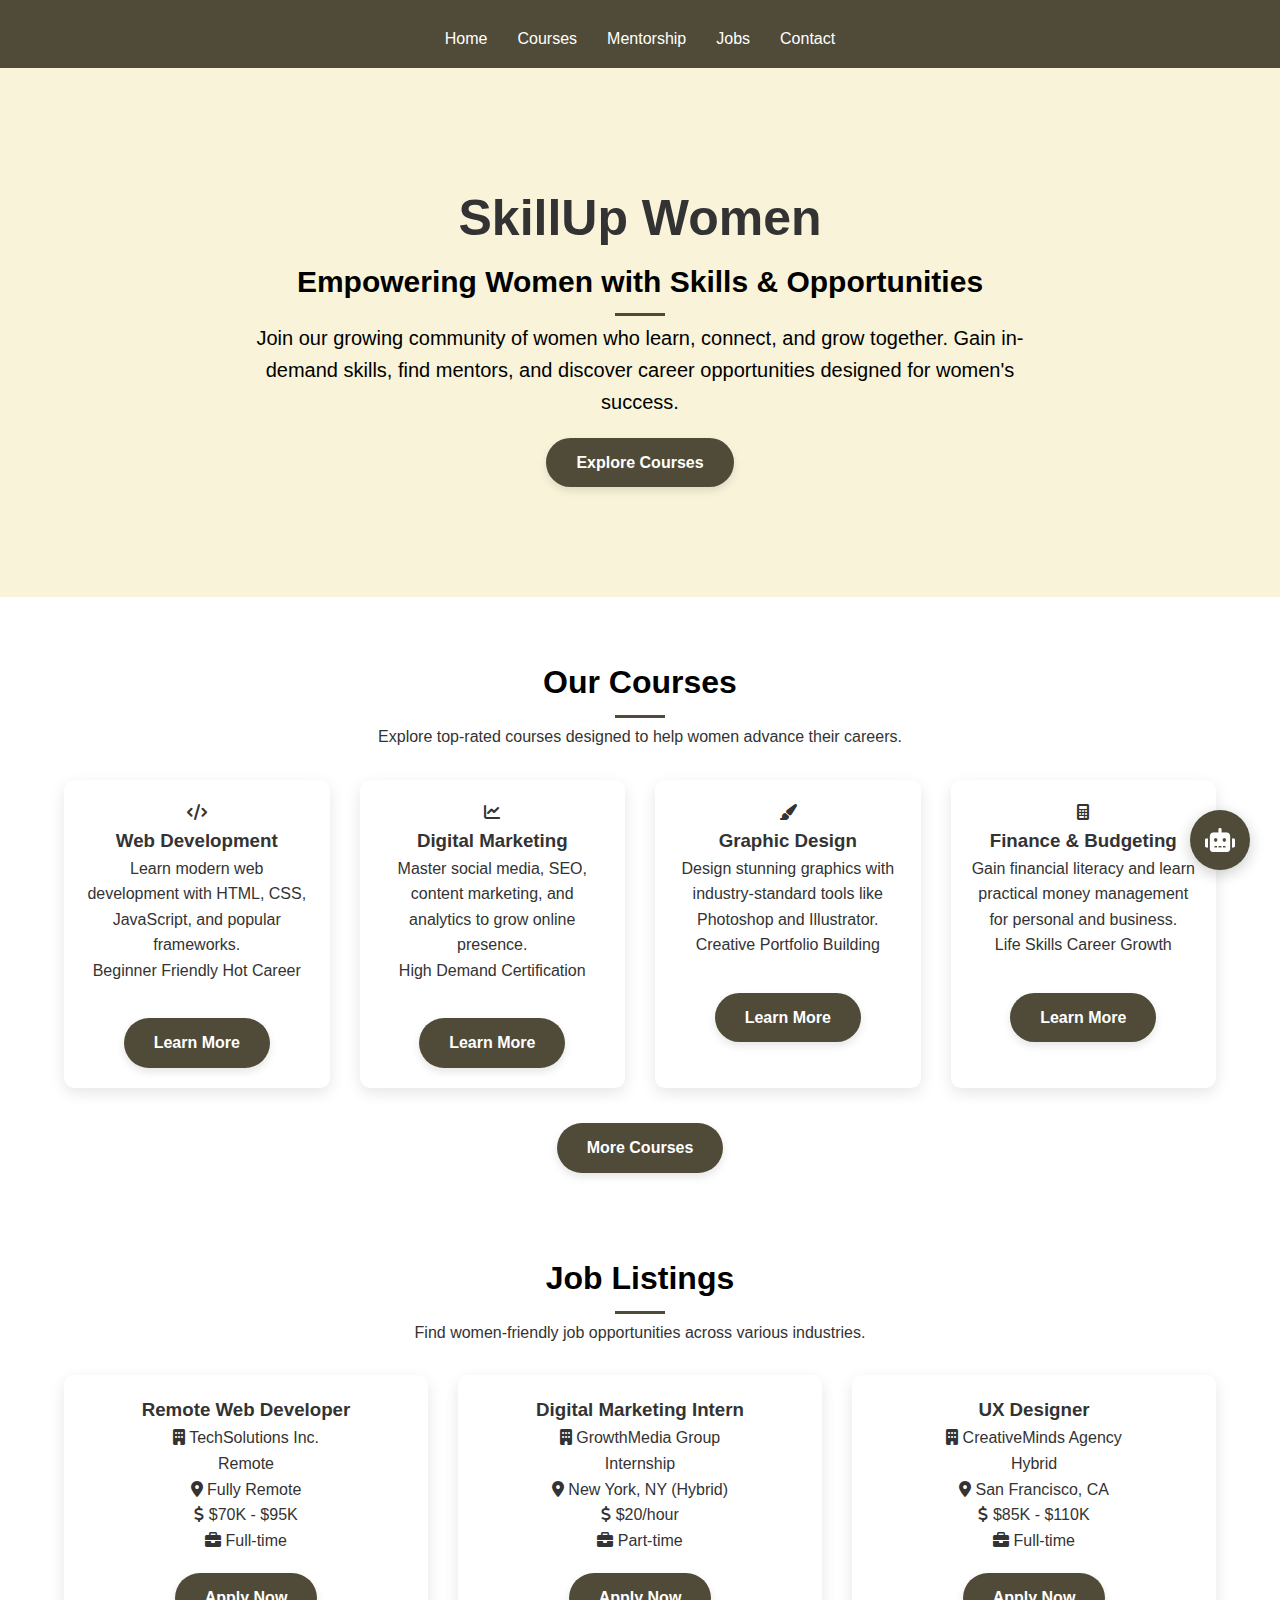
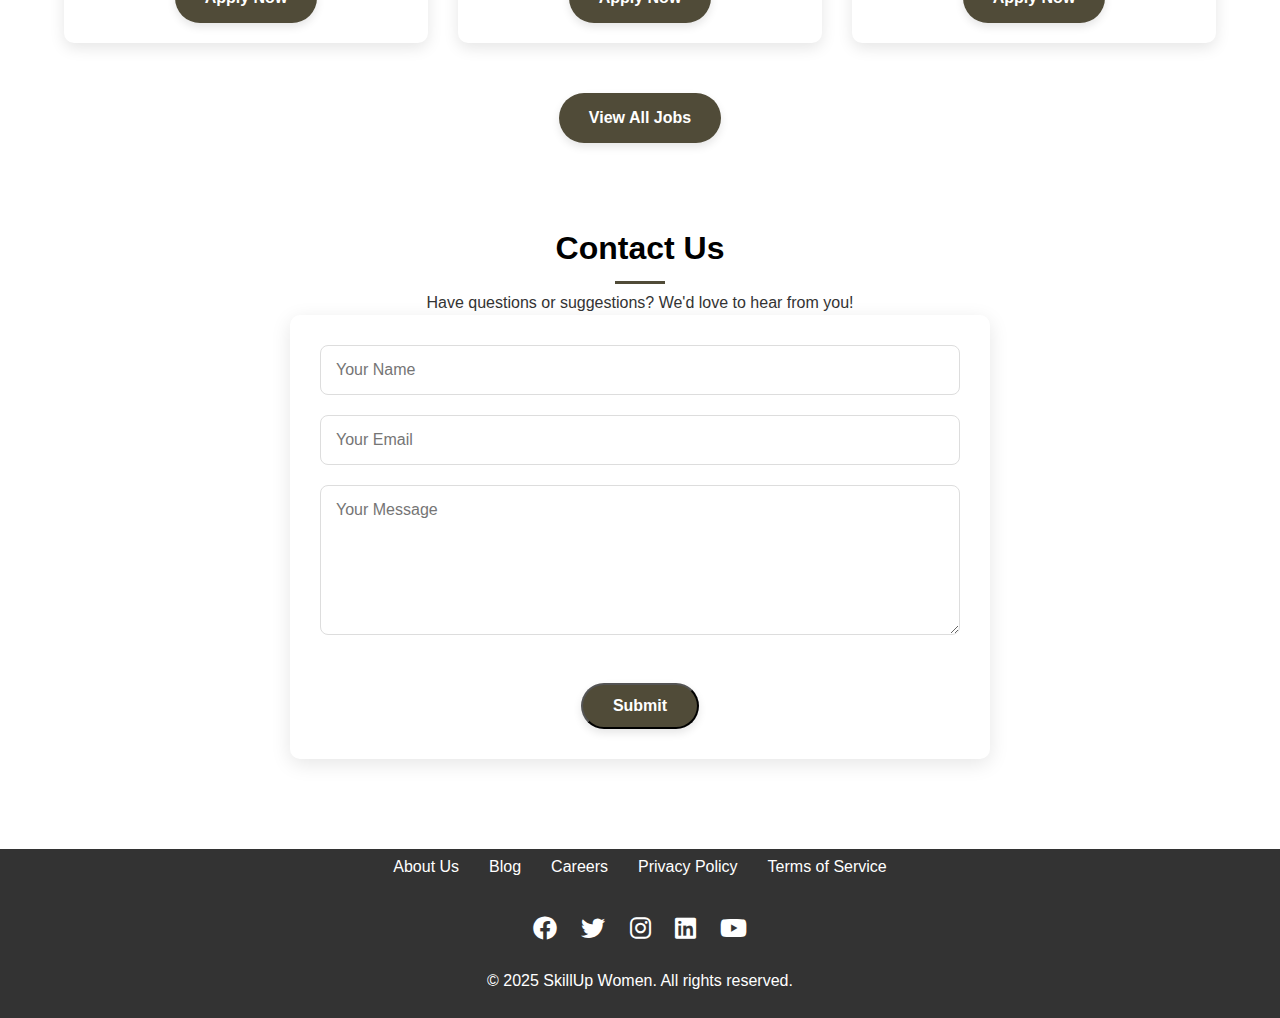
==== index.html @ f49f7564 "first push" ====
<!DOCTYPE html>
<html lang="en">
<head>
    <meta charset="UTF-8">
    <meta name="viewport" content="width=device-width, initial-scale=1.0">
    <title>SkillUp Women - Empowering Women in Tech & Business</title>
    <link rel="stylesheet" href="style.css">
    <link href="https://cdnjs.cloudflare.com/ajax/libs/font-awesome/6.0.0-beta3/css/all.min.css" rel="stylesheet">
</head>
<body>
    <header>
        <nav>
            <a href="#home">Home</a>
            <a href="#courses">Courses</a>
            <a href="#mentorship">Mentorship</a>
            <a href="#jobs">Jobs</a>
            <a href="#contact">Contact</a>
        </nav>
    </header>
    
    <section id="home" class="hero">
        <div class="container" id="hero">
            <h1>SkillUp Women</h1>
            <h2>Empowering Women with Skills & Opportunities</h2>
            <p>Join our growing community of women who learn, connect, and grow together. Gain in-demand skills, find mentors, and discover career opportunities designed for women's success.</p>
            <a href="#courses" class="btn">Explore Courses</a>
        </div>
    </section>
    
    
    <section id="courses">
        <div class="container">
            <h2>Our Courses</h2>
            <p>Explore top-rated courses designed to help women advance their careers.</p>
            
            <div class="courses-list">
                <div class="course-card fade-in">
                    <div class="course-img">
                        <i class="fas fa-code"></i>
                    </div>
                    <div class="course-content">
                        <h3>Web Development</h3>
                        <p>Learn modern web development with HTML, CSS, JavaScript, and popular frameworks.</p>
                        <div>
                            <span class="badge">Beginner Friendly</span>
                            <span class="badge">Hot Career</span>
                        </div>
                        <div style="margin-top: 15px;">
                            <a href="mentor1.html" class="btn">Learn More</a>
                        </div>
                    </div>
                </div>
                
                <div class="course-card fade-in">
                    <div class="course-img">
                        <i class="fas fa-chart-line"></i>
                    </div>
                    <div class="course-content">
                        <h3>Digital Marketing</h3>
                        <p>Master social media, SEO, content marketing, and analytics to grow online presence.</p>
                        <div>
                            <span class="badge">High Demand</span>
                            <span class="badge">Certification</span>
                        </div>
                        <div style="margin-top: 15px;">
                            <a href="mentor2.html" class="btn">Learn More</a>
                        </div>
                    </div>
                </div>
                
                <div class="course-card fade-in">
                    <div class="course-img">
                        <i class="fas fa-paint-brush"></i>
                    </div>
                    <div class="course-content">
                        <h3>Graphic Design</h3>
                        <p>Design stunning graphics with industry-standard tools like Photoshop and Illustrator.</p>
                        <div>
                            <span class="badge">Creative</span>
                            <span class="badge">Portfolio Building</span>
                        </div>
                        <div style="margin-top: 15px;">
                            <a href="mentor3.html" class="btn">Learn More</a>
                        </div>
                    </div>
                </div>
                
                <div class="course-card fade-in">
                    <div class="course-img">
                        <i class="fas fa-calculator"></i>
                    </div>
                    <div class="course-content">
                        <h3>Finance & Budgeting</h3>
                        <p>Gain financial literacy and learn practical money management for personal and business.</p>
                        <div>
                            <span class="badge">Life Skills</span>
                            <span class="badge">Career Growth</span>
                        </div>
                        <div style="margin-top: 15px;">
                            <a href="mentor1.html" class="btn">Learn More</a>
                        </div>
                    </div>
                </div>
            </div>
        </div>
        <div style="margin-top: 15px;">
            <a href="#" class="btn"> More Courses</a>
        </div>
    </section>
    
   
    <section id="jobs">
        <div class="container">
            <h2>Job Listings</h2>
            <p>Find women-friendly job opportunities across various industries.</p>
            
            <div class="jobs">
                <div class="job-card fade-in">
                    <div class="job-title">
                        <div>
                            <h3>Remote Web Developer</h3>
                            <div class="job-company">
                                <i class="fas fa-building"></i> TechSolutions Inc.
                            </div>
                        </div>
                        <span class="job-type">Remote</span>
                    </div>
                    
                    <div class="job-details">
                        <p><i class="fas fa-map-marker-alt"></i> Fully Remote</p>
                        <p><i class="fas fa-dollar-sign"></i> $70K - $95K</p>
                        <p><i class="fas fa-briefcase"></i> Full-time</p>
                    </div>
                    
                    <a href="#" class="btn apply-btn">Apply Now</a>
                </div>
                
                <div class="job-card fade-in">
                    <div class="job-title">
                        <div>
                            <h3>Digital Marketing Intern</h3>
                            <div class="job-company">
                                <i class="fas fa-building"></i> GrowthMedia Group
                            </div>
                        </div>
                        <span class="job-type">Internship</span>
                    </div>
                    
                    <div class="job-details">
                        <p><i class="fas fa-map-marker-alt"></i> New York, NY (Hybrid)</p>
                        <p><i class="fas fa-dollar-sign"></i> $20/hour</p>
                        <p><i class="fas fa-briefcase"></i> Part-time</p>
                    </div>
                    
                    <a href="#" class="btn apply-btn">Apply Now</a>
                </div>
                
                <div class="job-card fade-in">
                    <div class="job-title">
                        <div>
                            <h3>UX Designer</h3>
                            <div class="job-company">
                                <i class="fas fa-building"></i> CreativeMinds Agency
                            </div>
                        </div>
                        <span class="job-type">Hybrid</span>
                    </div>
                    
                    <div class="job-details">
                        <p><i class="fas fa-map-marker-alt"></i> San Francisco, CA</p>
                        <p><i class="fas fa-dollar-sign"></i> $85K - $110K</p>
                        <p><i class="fas fa-briefcase"></i> Full-time</p>
                    </div>
                    
                    <a href="#" class="btn apply-btn">Apply Now</a>
                </div>
            </div>
            
            <div style="margin-top: 30px; text-align: center;">
                <a href="#" class="btn">View All Jobs</a>
            </div>
        </div>
    </section>
    
    
    <section id="contact">
        <div class="container">
            <h2>Contact Us</h2>
            <p>Have questions or suggestions? We'd love to hear from you!</p>
            
            <form id="contactForm" class="contact-form">
                <div class="form-group">
                    <input type="text" id="name" class="form-control" placeholder="Your Name" required>
                </div>
                
                <div class="form-group">
                    <input type="email" id="email" class="form-control" placeholder="Your Email" required>
                </div>
                
                <div class="form-group">
                    <textarea id="message" class="form-control" placeholder="Your Message" required></textarea>
                </div>
                
                <button type="submit" class="btn">Submit</button>
            </form>
        </div>
    </section>
    
    <div class="ai-assistant">
        <div class="ai-toggle">
            <i class="fas fa-robot"></i>
        </div>
        
        <div class="ai-chat">
            <div class="ai-header">
                <div class="ai-avatar">
                    <i class="fas fa-robot"></i>
                </div>
                <div class="ai-title">
                    <h3>SkillUp Assistant</h3>
                    <p>Ask me anything!</p>
                </div>
            </div>
            
            <div class="ai-messages">
                <div class="message ai">
                    <div class="message-content">
                        Hello! I'm SkillUp Assistant. How can I help you today? Ask me about our courses, mentorship program, or career advice.
                    </div>
                </div>
            </div>
            
            <div class="ai-input">
                <input type="text" placeholder="Type your message...">
                <button>
                    <i class="fas fa-paper-plane"></i>
                </button>
            </div>
        </div>
    </div>
    
    
    <footer>
        <div class="container">
            <div class="footer-links">
                <a href="#">About Us</a>
                <a href="#">Blog</a>
                <a href="#">Careers</a>
                <a href="#">Privacy Policy</a>
                <a href="#">Terms of Service</a>
            </div>
            
            <div class="footer-social">
                <a href="#"><i class="fab fa-facebook"></i></a>
                <a href="#"><i class="fab fa-twitter"></i></a>
                <a href="#"><i class="fab fa-instagram"></i></a>
                <a href="#"><i class="fab fa-linkedin"></i></a>
                <a href="#"><i class="fab fa-youtube"></i></a>
            </div>
            
            <p>&copy; 2025 SkillUp Women. All rights reserved.</p>
        </div>
    </footer>
    
    <script src="script.js"></script>
</body>
</html>
---- style.css ----
/* Define color variables */
:root {
    --primary-color: #504b38; /* Main pink color */
    --secondary-color: #504b38; /* Darker pink */
    --accent-color: #ffd6e7; /* Light pink */
    --dark-color: #333; /* Dark gray */
    --light-color: #f9f9f9; /* Light gray */
    --success-color: #4CAF50; /* Green for success messages */
}

/* Reset default styles */
* {
    margin: 0;
    padding: 0;
    box-sizing: border-box;
    font-family: 'Segoe UI', Tahoma, Geneva, Verdana, sans-serif;
}

/* Page background and text color */
body {
    background-color: white;
    color: var(--dark-color);
    line-height: 1.6;
}

/* Center content with spacing */
.container {
    width: 90%;
    max-width: 1200px;
    margin: 0 auto;

}

/* Header styles */
header {
    background-color: var(--primary-color);
    color: white;
    text-align: center;
    padding: 1rem 0;
    box-shadow: 0 2px 5px rgba(0, 0, 0, 0.1);
}

header h1 {
    font-size: 2.5rem;
}

/* Navigation bar */
nav {
    display: flex;
    justify-content: center;
    margin-top: 10px;
}

nav a {
    color: white;
    text-decoration: none;
    margin: 0 15px;
    font-weight: 500;
    transition: 0.3s;
}

nav a:hover {
    color: var(--accent-color);
    transform: translateY(-2px);
}

/* Sections styling */
section {
    padding: 40px 0;
    text-align: center;
}

section h1{
   font-size: 50px;
   color: var(--dark-color);
}
section h2 {
    font-size: 2rem;
    margin-bottom: 1rem;
    color: black;
    display: inline-block;
    position: relative;
}


/* Underline effect for headings */
section h2:after {
    content: "";
    position: absolute;
    bottom: -10px;
    left: 50%;
    transform: translateX(-50%);
    width: 50px;
    height: 3px;
    background-color: var(--primary-color);
}

/* Hero section with background image */
.hero {
    background: #f8f3d9;
    background-size: cover;
    background-position: center;
    color:black;
    padding: 80px 0;
    text-align: center;
    margin-bottom: 20px;
    background-image: url("../girl_pic.jpg");
}

#hero{
    background-color: #f8f3d9;
    padding:30px;
    width:3100px;
    border-radius: 30px;
}

.hero h2 {
    font-size: 30px;
}

.hero p {
    font-size: 20px;
    max-width: 800px;
    margin: 0 auto;
}

/* Buttons */
.btn {
    margin-top: 20px;
    display: inline-block;
    background-color: var(--primary-color);
    color: white;
    padding: 12px 30px;
    border-radius: 30px;
    font-size: 1rem;
    font-weight: 600;
    text-decoration: none;
    transition: 0.3s;
    box-shadow: 0 4px 8px rgba(0,0,0,0.1);
}

.btn:hover {
    background-color: var(--secondary-color);
    transform: translateY(-3px);
    box-shadow: 0 6px 12px rgba(0,0,0,0.15);
}

/* Grid layout for courses and jobs */
.courses-list, .jobs {
    display: grid;
    grid-template-columns: repeat(auto-fit, minmax(250px, 1fr));
    gap: 30px;
    margin-top: 30px;
}

/* Course card styling */
.course-card, .job-card {
    background-color: white;
    border-radius: 10px;
    box-shadow: 0 5px 15px rgba(0,0,0,0.1);
    transition: 0.3s;
    padding: 20px;
}

.course-card:hover, .job-card:hover {
    transform: translateY(-10px);
    box-shadow: 0 15px 30px rgba(0,0,0,0.15);
}


/* Contact form styling */
.contact-form {
    max-width: 700px;
    margin: 0 auto;
    background-color: white;
    padding: 30px;
    border-radius: 10px;
    box-shadow: 0 5px 20px rgba(0,0,0,0.1);
}

.form-group {
    margin-bottom: 20px;
}

.form-control {
    width: 100%;
    padding: 15px;
    border: 1px solid #ddd;
    border-radius: 8px;
    font-size: 1rem;
    transition: all 0.3s ease;
}

.form-control:focus {
    border-color: var(--primary-color);
    box-shadow: 0 0 0 3px rgba(255, 105, 180, 0.2);
    outline: none;
}

textarea.form-control {
    min-height: 150px;
    resize: vertical;
}

/* Footer */
footer {
    background-color: var(--dark-color);
    color: white;
    text-align: center;
    padding: 5px 0;
    margin-top: 50px;
}

footer p {
    margin-bottom: 20px;
}

.footer-links {
    display: flex;
    justify-content: center;
    flex-wrap: wrap;
    margin-bottom: 20px;
}

.footer-links a {
    color: white;
    margin: 0 15px 10px;
    text-decoration: none;
    transition: all 0.3s ease;
}

.footer-links a:hover {
    color: var(--primary-color);
}

.footer-social {
    margin-bottom: 20px;
}

.footer-social a {
    color: white;
    margin: 0 10px;
    font-size: 1.5rem;
    transition: all 0.3s ease;
}

.footer-social a:hover {
    color: var(--primary-color);
    transform: translateY(-3px);
}

/* AI Assistant Styles */
.ai-assistant {
    position: fixed;
    bottom: 30px;
    right: 30px;
    z-index: 1000;
}

.ai-toggle {
    width: 60px;
    height: 60px;
    border-radius: 50%;
    background-color: var(--primary-color);
    display: flex;
    align-items: center;
    justify-content: center;
    color: white;
    font-size: 1.5rem;
    cursor: pointer;
    box-shadow: 0 4px 15px rgba(0,0,0,0.2);
    transition: all 0.3s ease;
}

.ai-toggle:hover {
    transform: scale(1.1);
    background-color: var(--secondary-color);
}

.ai-chat {
    position: absolute;
    bottom: 75px;
    right: 0;
    width: 350px;
    background-color: white;
    border-radius: 15px;
    box-shadow: 0 5px 25px rgba(0,0,0,0.2);
    overflow: hidden;
    display: none;
    flex-direction: column;
    max-height: 500px;
}

.ai-chat.active {
    display: flex;
}

.ai-header {
    background-color: var(--primary-color);
    color: white;
    padding: 15px;
    display: flex;
    align-items: center;
}

.ai-avatar {
    width: 40px;
    height: 40px;
    border-radius: 50%;
    background-color: white;
    margin-right: 15px;
    display: flex;
    align-items: center;
}
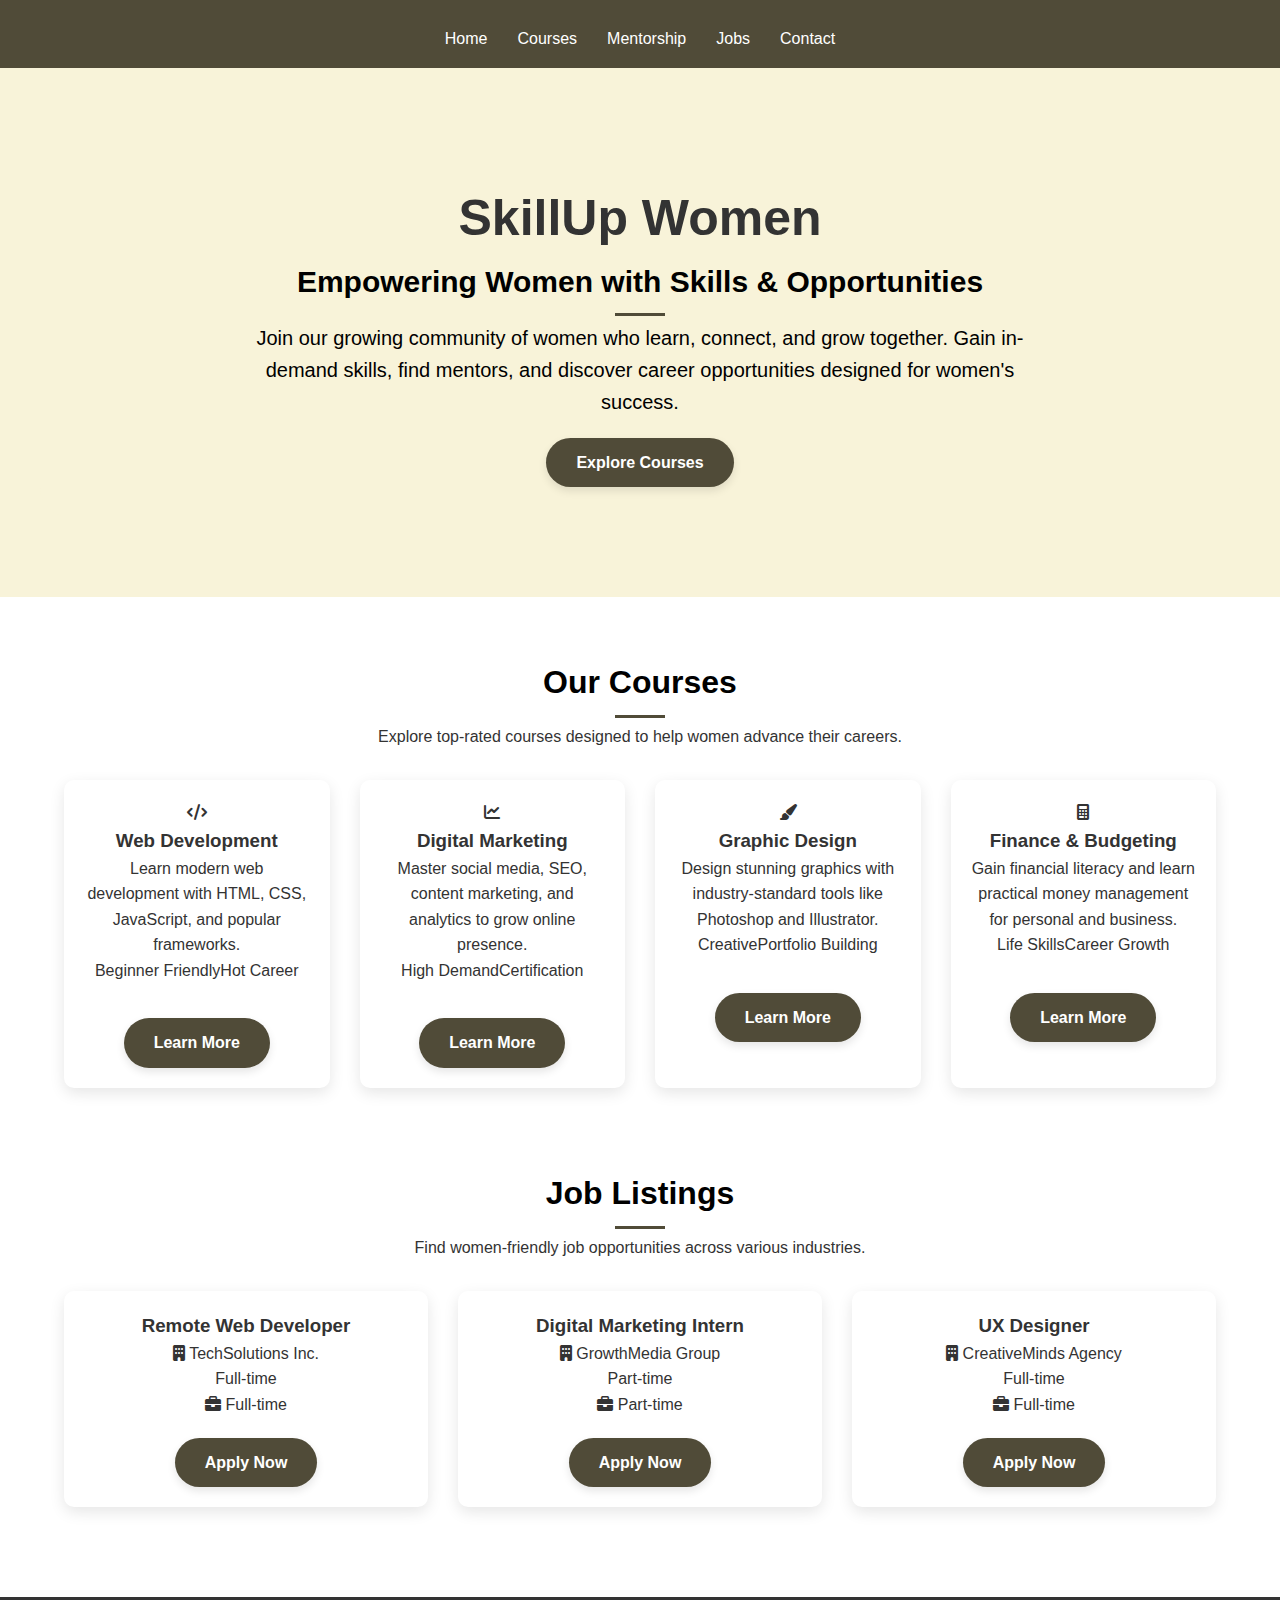
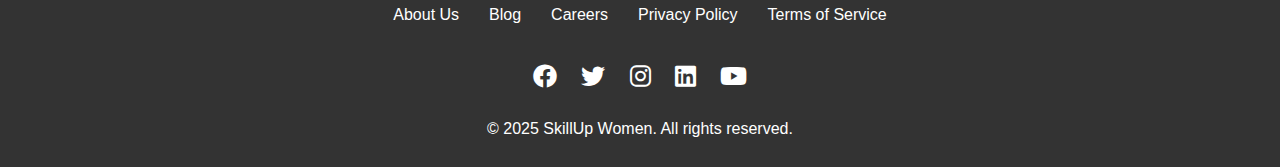
==== commit 406ea444: "small change" ====
--- a/index.html
+++ b/index.html
@@ -4,7 +4,7 @@
     <meta charset="UTF-8">
     <meta name="viewport" content="width=device-width, initial-scale=1.0">
     <title>SkillUp Women - Empowering Women in Tech & Business</title>
-    <link rel="stylesheet" href="style.css">
+    <link rel="stylesheet" href="./style.css">
     <link href="https://cdnjs.cloudflare.com/ajax/libs/font-awesome/6.0.0-beta3/css/all.min.css" rel="stylesheet">
 </head>
 <body>
@@ -27,219 +27,27 @@
         </div>
     </section>
     
-    
+    <!-- Courses Section -->
     <section id="courses">
         <div class="container">
             <h2>Our Courses</h2>
             <p>Explore top-rated courses designed to help women advance their careers.</p>
             
-            <div class="courses-list">
-                <div class="course-card fade-in">
-                    <div class="course-img">
-                        <i class="fas fa-code"></i>
-                    </div>
-                    <div class="course-content">
-                        <h3>Web Development</h3>
-                        <p>Learn modern web development with HTML, CSS, JavaScript, and popular frameworks.</p>
-                        <div>
-                            <span class="badge">Beginner Friendly</span>
-                            <span class="badge">Hot Career</span>
-                        </div>
-                        <div style="margin-top: 15px;">
-                            <a href="mentor1.html" class="btn">Learn More</a>
-                        </div>
-                    </div>
-                </div>
-                
-                <div class="course-card fade-in">
-                    <div class="course-img">
-                        <i class="fas fa-chart-line"></i>
-                    </div>
-                    <div class="course-content">
-                        <h3>Digital Marketing</h3>
-                        <p>Master social media, SEO, content marketing, and analytics to grow online presence.</p>
-                        <div>
-                            <span class="badge">High Demand</span>
-                            <span class="badge">Certification</span>
-                        </div>
-                        <div style="margin-top: 15px;">
-                            <a href="mentor2.html" class="btn">Learn More</a>
-                        </div>
-                    </div>
-                </div>
-                
-                <div class="course-card fade-in">
-                    <div class="course-img">
-                        <i class="fas fa-paint-brush"></i>
-                    </div>
-                    <div class="course-content">
-                        <h3>Graphic Design</h3>
-                        <p>Design stunning graphics with industry-standard tools like Photoshop and Illustrator.</p>
-                        <div>
-                            <span class="badge">Creative</span>
-                            <span class="badge">Portfolio Building</span>
-                        </div>
-                        <div style="margin-top: 15px;">
-                            <a href="mentor3.html" class="btn">Learn More</a>
-                        </div>
-                    </div>
-                </div>
-                
-                <div class="course-card fade-in">
-                    <div class="course-img">
-                        <i class="fas fa-calculator"></i>
-                    </div>
-                    <div class="course-content">
-                        <h3>Finance & Budgeting</h3>
-                        <p>Gain financial literacy and learn practical money management for personal and business.</p>
-                        <div>
-                            <span class="badge">Life Skills</span>
-                            <span class="badge">Career Growth</span>
-                        </div>
-                        <div style="margin-top: 15px;">
-                            <a href="mentor1.html" class="btn">Learn More</a>
-                        </div>
-                    </div>
-                </div>
-            </div>
-        </div>
-        <div style="margin-top: 15px;">
-            <a href="#" class="btn"> More Courses</a>
+            <div class="courses-list" id="courses-list"></div>
         </div>
     </section>
     
-   
+    <!-- Jobs Section -->
     <section id="jobs">
         <div class="container">
             <h2>Job Listings</h2>
             <p>Find women-friendly job opportunities across various industries.</p>
             
-            <div class="jobs">
-                <div class="job-card fade-in">
-                    <div class="job-title">
-                        <div>
-                            <h3>Remote Web Developer</h3>
-                            <div class="job-company">
-                                <i class="fas fa-building"></i> TechSolutions Inc.
-                            </div>
-                        </div>
-                        <span class="job-type">Remote</span>
-                    </div>
-                    
-                    <div class="job-details">
-                        <p><i class="fas fa-map-marker-alt"></i> Fully Remote</p>
-                        <p><i class="fas fa-dollar-sign"></i> $70K - $95K</p>
-                        <p><i class="fas fa-briefcase"></i> Full-time</p>
-                    </div>
-                    
-                    <a href="#" class="btn apply-btn">Apply Now</a>
-                </div>
-                
-                <div class="job-card fade-in">
-                    <div class="job-title">
-                        <div>
-                            <h3>Digital Marketing Intern</h3>
-                            <div class="job-company">
-                                <i class="fas fa-building"></i> GrowthMedia Group
-                            </div>
-                        </div>
-                        <span class="job-type">Internship</span>
-                    </div>
-                    
-                    <div class="job-details">
-                        <p><i class="fas fa-map-marker-alt"></i> New York, NY (Hybrid)</p>
-                        <p><i class="fas fa-dollar-sign"></i> $20/hour</p>
-                        <p><i class="fas fa-briefcase"></i> Part-time</p>
-                    </div>
-                    
-                    <a href="#" class="btn apply-btn">Apply Now</a>
-                </div>
-                
-                <div class="job-card fade-in">
-                    <div class="job-title">
-                        <div>
-                            <h3>UX Designer</h3>
-                            <div class="job-company">
-                                <i class="fas fa-building"></i> CreativeMinds Agency
-                            </div>
-                        </div>
-                        <span class="job-type">Hybrid</span>
-                    </div>
-                    
-                    <div class="job-details">
-                        <p><i class="fas fa-map-marker-alt"></i> San Francisco, CA</p>
-                        <p><i class="fas fa-dollar-sign"></i> $85K - $110K</p>
-                        <p><i class="fas fa-briefcase"></i> Full-time</p>
-                    </div>
-                    
-                    <a href="#" class="btn apply-btn">Apply Now</a>
-                </div>
-            </div>
-            
-            <div style="margin-top: 30px; text-align: center;">
-                <a href="#" class="btn">View All Jobs</a>
-            </div>
+            <div class="jobs" id="jobs-list"></div>
         </div>
     </section>
     
-    
-    <section id="contact">
-        <div class="container">
-            <h2>Contact Us</h2>
-            <p>Have questions or suggestions? We'd love to hear from you!</p>
-            
-            <form id="contactForm" class="contact-form">
-                <div class="form-group">
-                    <input type="text" id="name" class="form-control" placeholder="Your Name" required>
-                </div>
-                
-                <div class="form-group">
-                    <input type="email" id="email" class="form-control" placeholder="Your Email" required>
-                </div>
-                
-                <div class="form-group">
-                    <textarea id="message" class="form-control" placeholder="Your Message" required></textarea>
-                </div>
-                
-                <button type="submit" class="btn">Submit</button>
-            </form>
-        </div>
-    </section>
-    
-    <div class="ai-assistant">
-        <div class="ai-toggle">
-            <i class="fas fa-robot"></i>
-        </div>
-        
-        <div class="ai-chat">
-            <div class="ai-header">
-                <div class="ai-avatar">
-                    <i class="fas fa-robot"></i>
-                </div>
-                <div class="ai-title">
-                    <h3>SkillUp Assistant</h3>
-                    <p>Ask me anything!</p>
-                </div>
-            </div>
-            
-            <div class="ai-messages">
-                <div class="message ai">
-                    <div class="message-content">
-                        Hello! I'm SkillUp Assistant. How can I help you today? Ask me about our courses, mentorship program, or career advice.
-                    </div>
-                </div>
-            </div>
-            
-            <div class="ai-input">
-                <input type="text" placeholder="Type your message...">
-                <button>
-                    <i class="fas fa-paper-plane"></i>
-                </button>
-            </div>
-        </div>
-    </div>
-    
-    
+    <!-- Footer -->
     <footer>
         <div class="container">
             <div class="footer-links">
@@ -262,6 +70,6 @@
         </div>
     </footer>
     
-    <script src="script.js"></script>
+    <script src="./script.js"></script>
 </body>
-</html>+</html>
--- a/style.css
+++ b/style.css
@@ -97,6 +97,7 @@
 
 /* Hero section with background image */
 .hero {
+    background-image: url("../girl_pic.jpg");
     background: #f8f3d9;
     background-size: cover;
     background-position: center;
@@ -104,7 +105,8 @@
     padding: 80px 0;
     text-align: center;
     margin-bottom: 20px;
-    background-image: url("../girl_pic.jpg");
+    z-index: 5;
+    
 }
 
 #hero{
